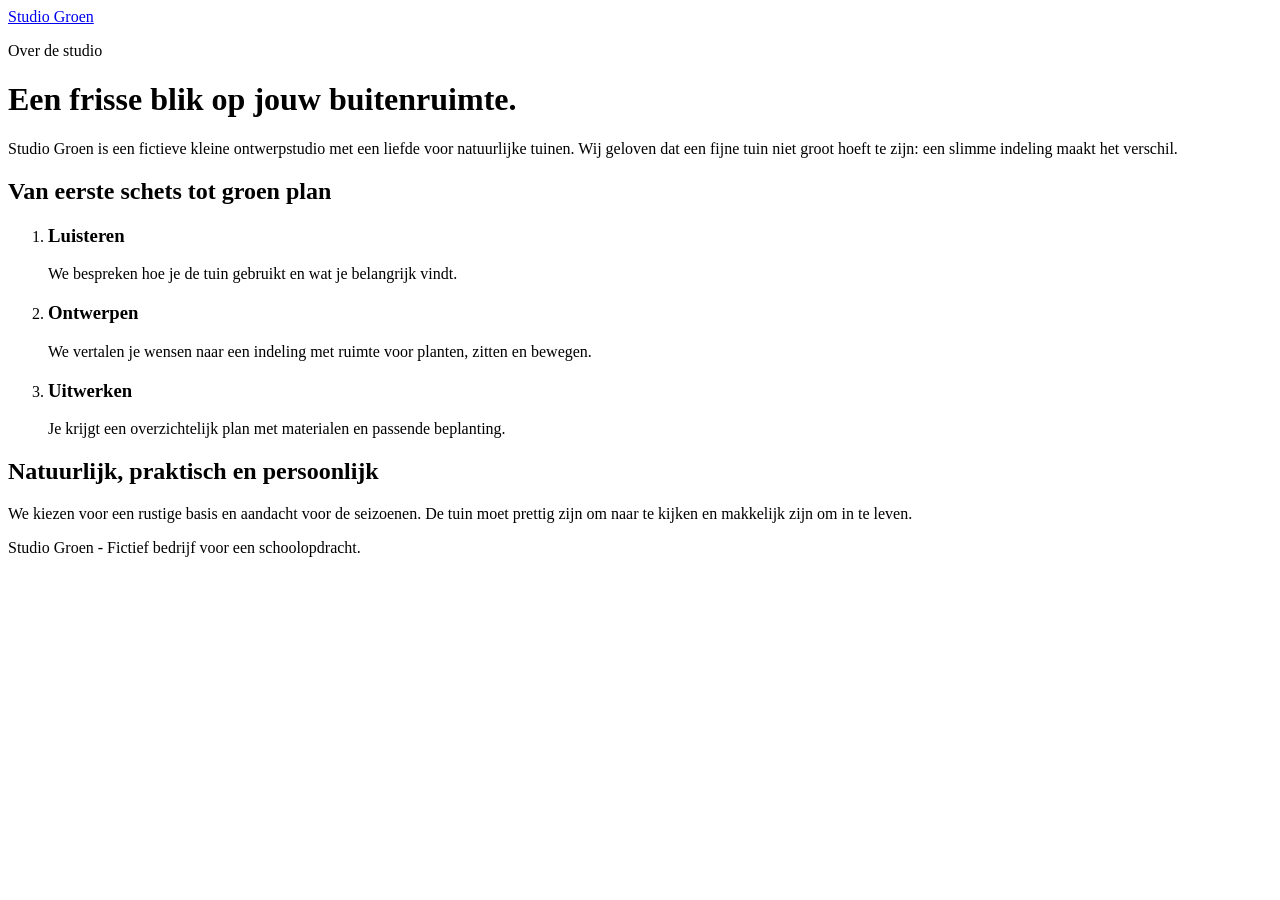
==== about.html @ 4bc26872 "Add: voeg over-ons- en contactpagina toe" ====
<!DOCTYPE html>
<html lang="nl">
<head>
  <meta charset="utf-8">
  <meta name="viewport" content="width=device-width, initial-scale=1">
  <meta name="description" content="Maak kennis met Studio Groen, een fictieve tuinontwerpstudio voor opdracht H7.">
  <title>Over ons | Studio Groen</title>
</head>
<body>
  <header><a href="index.html">Studio Groen</a></header>
  <main>
    <p>Over de studio</p>
    <h1>Een frisse blik op jouw buitenruimte.</h1>
    <p>Studio Groen is een fictieve kleine ontwerpstudio met een liefde voor natuurlijke tuinen. Wij geloven dat een fijne tuin niet groot hoeft te zijn: een slimme indeling maakt het verschil.</p>
    <section aria-labelledby="aanpak">
      <h2 id="aanpak">Van eerste schets tot groen plan</h2>
      <ol class="steps">
        <li><h3>Luisteren</h3><p>We bespreken hoe je de tuin gebruikt en wat je belangrijk vindt.</p></li>
        <li><h3>Ontwerpen</h3><p>We vertalen je wensen naar een indeling met ruimte voor planten, zitten en bewegen.</p></li>
        <li><h3>Uitwerken</h3><p>Je krijgt een overzichtelijk plan met materialen en passende beplanting.</p></li>
      </ol>
    </section>
    <section><h2>Natuurlijk, praktisch en persoonlijk</h2><p>We kiezen voor een rustige basis en aandacht voor de seizoenen. De tuin moet prettig zijn om naar te kijken en makkelijk zijn om in te leven.</p></section>
  </main>
  <footer><p>Studio Groen - Fictief bedrijf voor een schoolopdracht.</p></footer>
</body>
</html>
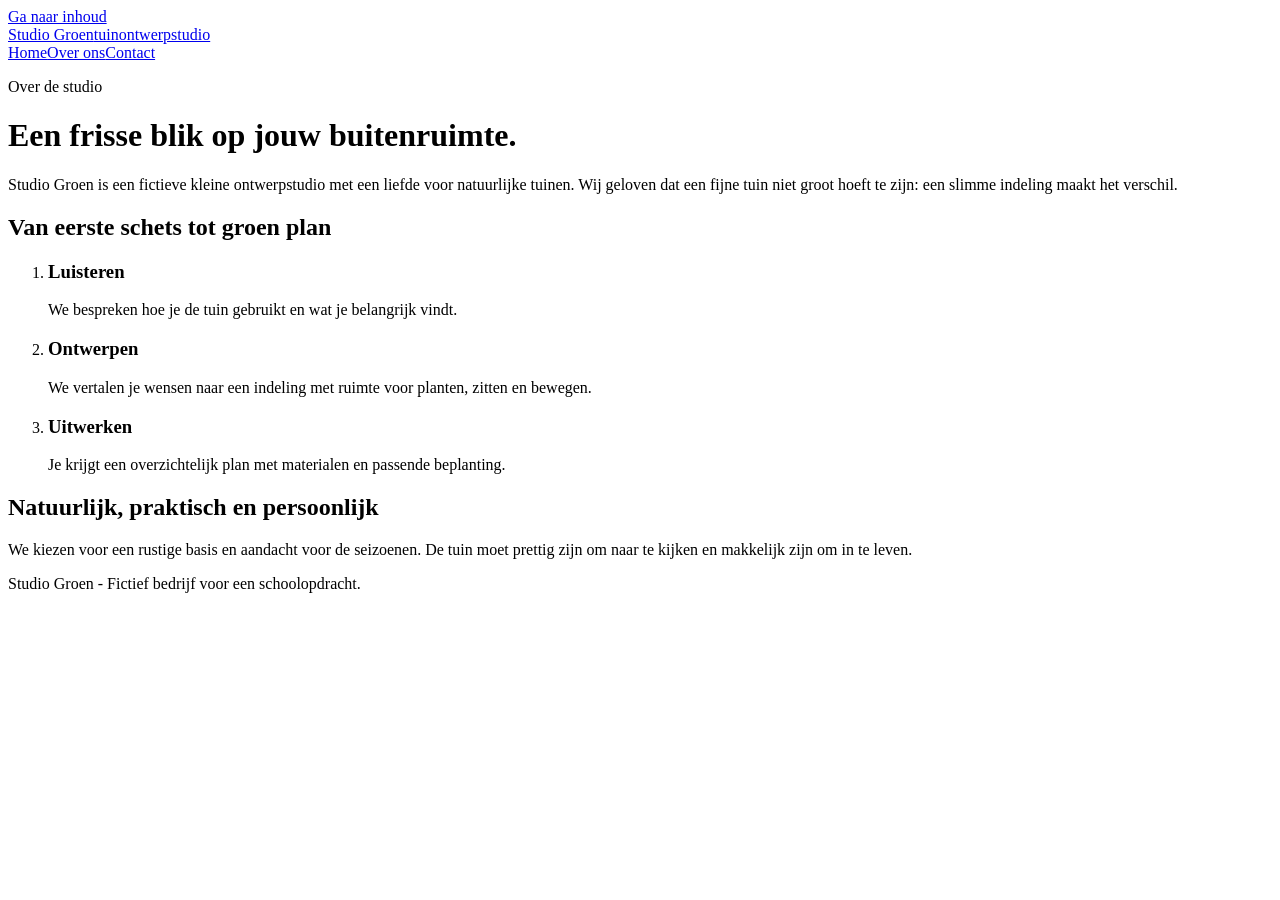
==== commit 775aff3b: "Add: verbind drie paginas met toegankelijke navigatie" ====
--- a/about.html
+++ b/about.html
@@ -7,8 +7,9 @@
   <title>Over ons | Studio Groen</title>
 </head>
 <body>
-  <header><a href="index.html">Studio Groen</a></header>
-  <main>
+  <a class="skip-link" href="#inhoud">Ga naar inhoud</a>
+  <header><a class="brand" href="index.html">Studio Groen<span>tuinontwerpstudio</span></a><nav aria-label="Hoofdnavigatie"><a href="index.html">Home</a><a href="about.html" aria-current="page">Over ons</a><a href="contact.html">Contact</a></nav></header>
+  <main id="inhoud">
     <p>Over de studio</p>
     <h1>Een frisse blik op jouw buitenruimte.</h1>
     <p>Studio Groen is een fictieve kleine ontwerpstudio met een liefde voor natuurlijke tuinen. Wij geloven dat een fijne tuin niet groot hoeft te zijn: een slimme indeling maakt het verschil.</p>
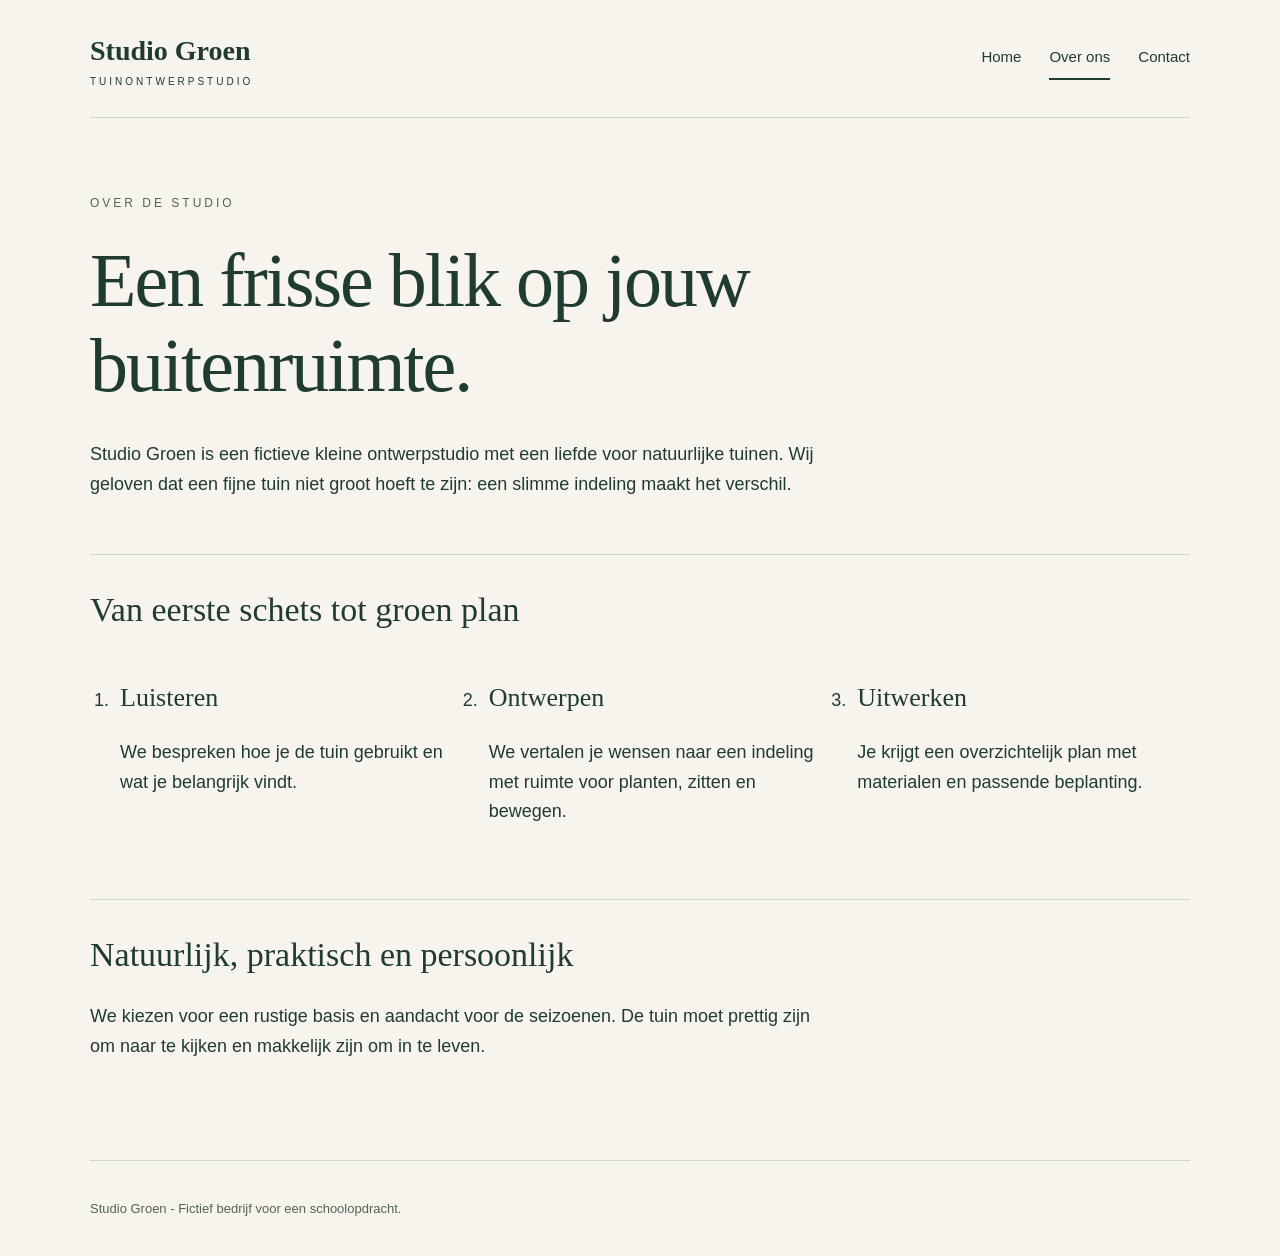
==== commit e536e9ea: "Improve: voeg groene huisstijl en mobiele layout toe" ====
--- a/about.html
+++ b/about.html
@@ -5,6 +5,7 @@
   <meta name="viewport" content="width=device-width, initial-scale=1">
   <meta name="description" content="Maak kennis met Studio Groen, een fictieve tuinontwerpstudio voor opdracht H7.">
   <title>Over ons | Studio Groen</title>
+  <link rel="stylesheet" href="style.css">
 </head>
 <body>
   <a class="skip-link" href="#inhoud">Ga naar inhoud</a>
--- a/style.css
+++ b/style.css
@@ -0,0 +1,36 @@
+:root { --paper: #f6f4ed; --ink: #203c30; --muted: #526456; --line: #cfd5c8; --accent: #d7e8a5; }
+* { box-sizing: border-box; }
+body { margin: 0; color: var(--ink); background: var(--paper); font: 18px/1.65 Arial, sans-serif; }
+a { color: inherit; text-underline-offset: 5px; }
+a:focus-visible { outline: 3px solid #5b7628; outline-offset: 6px; }
+header, main, footer { width: min(1100px, 88%); margin-inline: auto; }
+header { display: flex; align-items: center; justify-content: space-between; gap: 24px; padding-block: 28px; border-bottom: 1px solid var(--line); }
+.brand { font-family: Georgia, serif; font-size: 28px; font-weight: bold; text-decoration: none; }
+.brand span { display: block; font: 10px/1.5 Arial, sans-serif; text-transform: uppercase; letter-spacing: 3px; }
+nav { display: flex; flex-wrap: wrap; gap: 28px; font-size: 15px; }
+nav a { text-decoration: none; padding-block: 8px; }
+nav a:hover, nav a[aria-current="page"] { border-bottom: 2px solid var(--ink); }
+main { padding-block: 64px 80px; min-height: 65vh; }
+main > p:first-child { color: var(--muted); font-size: 12px; letter-spacing: 3px; text-transform: uppercase; }
+h1, h2, h3 { font-family: Georgia, serif; font-weight: normal; line-height: 1.12; }
+h1 { font-size: clamp(40px, 6vw, 76px); letter-spacing: -2px; max-width: 850px; margin: 24px 0 32px; }
+h2 { font-size: 34px; margin-top: 0; }
+h3 { font-size: 26px; }
+p { max-width: 740px; }
+section { margin-top: 54px; padding-top: 36px; border-top: 1px solid var(--line); }
+.steps { display: grid; grid-template-columns: repeat(3, 1fr); gap: 30px; padding-left: 24px; }
+.steps li { padding-left: 6px; }
+.contact-grid { display: grid; grid-template-columns: 1fr 1fr; gap: 40px; }
+address { font-style: normal; }
+.notice { font-size: 14px; padding: 20px; background: #e7eadf; border-left: 3px solid var(--ink); margin-top: 40px; }
+footer { padding-block: 24px; border-top: 1px solid var(--line); color: var(--muted); font-size: 13px; }
+.skip-link { position: absolute; left: 12px; top: -100px; padding: 12px; background: white; }
+.skip-link:focus { top: 12px; }
+@media (max-width: 650px) {
+  header { align-items: flex-start; flex-direction: column; gap: 18px; }
+  nav { gap: 24px; }
+  main { padding-block: 40px 54px; }
+  h1 { letter-spacing: -1px; }
+  h2 { font-size: 28px; }
+  .steps, .contact-grid { grid-template-columns: 1fr; gap: 12px; }
+}
